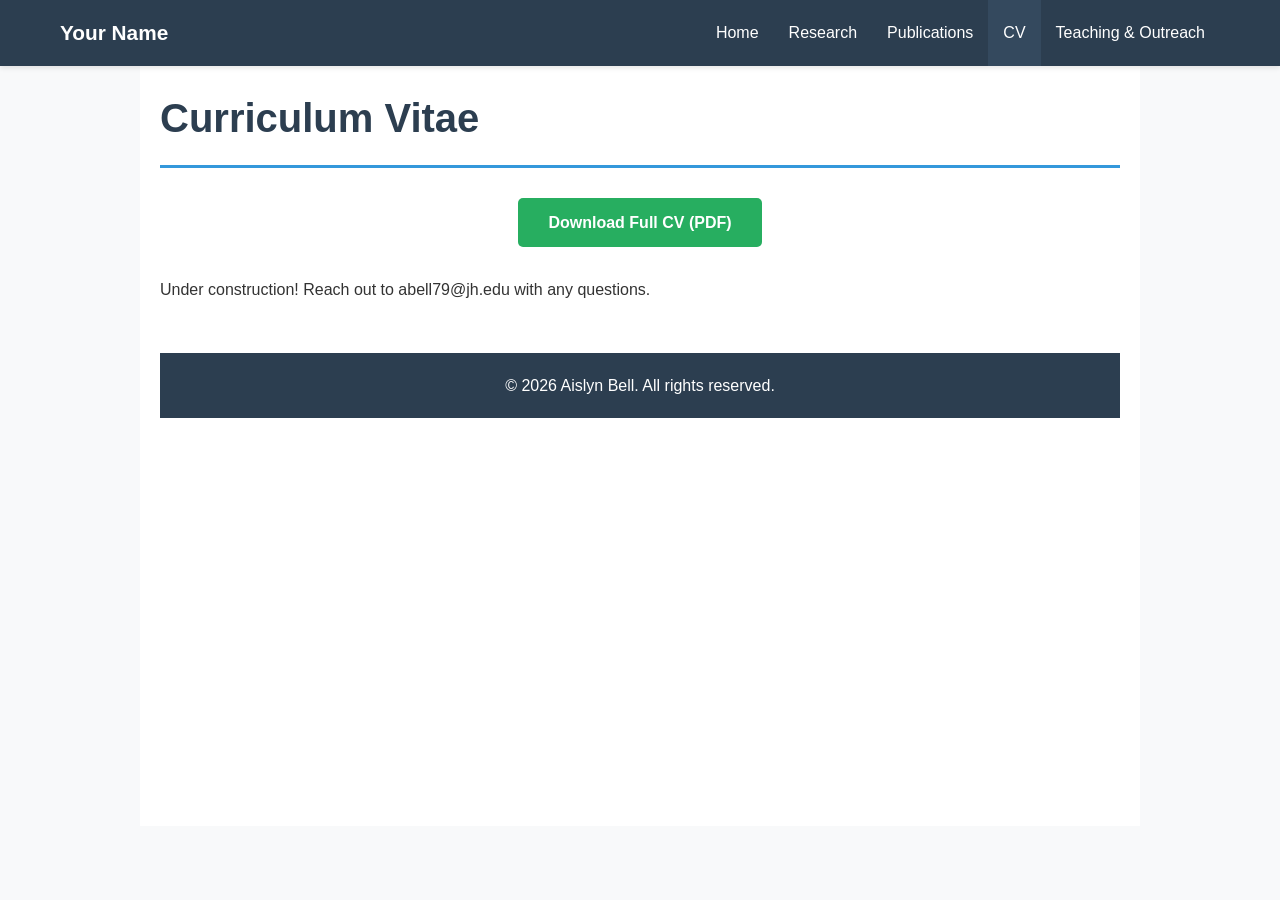
==== cv.html @ c95ae7ff "Create CV HTML structure for Aislyn Bell This file contains the HTML structure for Aislyn Bell's CV " ====
<!DOCTYPE html>
<html lang="en">
<head>
    <meta charset="UTF-8">
    <meta name="viewport" content="width=device-width, initial-scale=1.0">
    <title>Aislyn Bell - CV</title>
    <link rel="stylesheet" href="style.css">
</head>
<body>
    <nav class="navbar">
        <div class="nav-container">
            <a href="index.html" class="nav-brand">Your Name</a>
            <ul class="nav-menu">
                <li><a href="index.html">Home</a></li>
                <li><a href="research.html">Research</a></li>
                <li><a href="publications.html">Publications</a></li>
                <li><a href="cv.html" class="active">CV</a></li>
                <li><a href="teaching.html">Teaching & Outreach</a></li>
            </ul>
        </div>
    </nav>

    <main class="container">
        <h1>Curriculum Vitae</h1>
        
        <div class="cv-download">
            <a href="your-cv.pdf" class="download-button" download>Download Full CV (PDF)</a>
        </div>

        Under construction! Reach out to abell79@jh.edu with any questions.

    <footer>
        <p>&copy; 2026 Aislyn Bell. All rights reserved.</p>
    </footer>
</body>
</html>
---- style.css ----
/* Global Styles */
* {
    margin: 0;
    padding: 0;
    box-sizing: border-box;
}

body {
    font-family: 'Segoe UI', Tahoma, Geneva, Verdana, sans-serif;
    line-height: 1.6;
    color: #333;
    background-color: #f8f9fa;
}

.container {
    max-width: 1000px;
    margin: 0 auto;
    padding: 20px;
    background-color: white;
    min-height: calc(100vh - 140px);
}

/* Navigation Bar */
.navbar {
    background-color: #2c3e50;
    padding: 0;
    box-shadow: 0 2px 5px rgba(0,0,0,0.1);
    position: sticky;
    top: 0;
    z-index: 1000;
}

.nav-container {
    max-width: 1200px;
    margin: 0 auto;
    display: flex;
    justify-content: space-between;
    align-items: center;
    padding: 0 20px;
}

.nav-brand {
    color: white;
    text-decoration: none;
    font-size: 1.3em;
    font-weight: bold;
    padding: 15px 0;
}

.nav-menu {
    display: flex;
    list-style: none;
    margin: 0;
    padding: 0;
}

.nav-menu li {
    margin: 0;
}

.nav-menu a {
    color: white;
    text-decoration: none;
    padding: 20px 15px;
    display: block;
    transition: background-color 0.3s;
}

.nav-menu a:hover,
.nav-menu a.active {
    background-color: #34495e;
}

/* Home Page Styles */
.home-section {
    padding: 20px 0;
}

.profile-container {
    display: flex;
    align-items: flex-start;
    gap: 30px;
    margin-bottom: 40px;
    padding-bottom: 40px;
    border-bottom: 2px solid #e0e0e0;
}

.profile-photo {
    width: 100px;
    height: 100px;
    border-radius: 50%;
    object-fit: cover;
    box-shadow: 0 4px 6px rgba(0,0,0,0.1);
    flex-shrink: 0;
}

.profile-info {
    flex: 1;
}

.profile-info h1 {
    font-size: 2.5em;
    color: #2c3e50;
    margin-bottom: 10px;
    border: none;
    padding: 0;
}

.subtitle {
    font-size: 1.2em;
    color: #666;
    margin-bottom: 5px;
}

.contact-links {
    margin-top: 20px;
}

.contact-links a {
    display: inline-block;
    margin-right: 15px;
    margin-bottom: 10px;
    padding: 8px 16px;
    background-color: #3498db;
    color: white;
    text-decoration: none;
    border-radius: 5px;
    transition: background-color 0.3s;
}

.contact-links a:hover {
    background-color: #2980b9;
}

.about-section,
.news-section {
    margin-bottom: 40px;
}

.about-section p {
    margin-bottom: 15px;
    text-align: justify;
}

.news-list {
    list-style: none;
    padding: 0;
}

.news-list li {
    padding: 12px;
    margin-bottom: 10px;
    background-color: #f8f9fa;
    border-left: 4px solid #3498db;
}

/* Headings */
h1 {
    color: #2c3e50;
    border-bottom: 3px solid #3498db;
    padding-bottom: 15px;
    margin-bottom: 30px;
    font-size: 2.5em;
}

h2 {
    color: #2c3e50;
    margin-top: 30px;
    margin-bottom: 20px;
    font-size: 1.8em;
}

h3 {
    color: #34495e;
    margin-bottom: 10px;
}

/* Research Page */
.research-overview,
.research-project,
.research-interests {
    margin-bottom: 40px;
}

.project {
    margin-bottom: 30px;
    padding: 20px;
    background-color: #f8f9fa;
    border-radius: 5px;
}

.project h3 {
    color: #3498db;
}

.research-interests ul {
    list-style-position: inside;
    padding-left: 20px;
}

.research-interests li {
    margin-bottom: 8px;
}

/* Publications Page */
.publications-section {
    margin-bottom: 50px;
}

.publication {
    margin-bottom: 25px;
    padding: 15px;
    background-color: #f8f9fa;
    border-left: 4px solid #3498db;
}

.pub-authors {
    margin-bottom: 5px;
}

.pub-title {
    font-size: 1.1em;
    margin-bottom: 5px;
    color: #2c3e50;
}

.pub-venue {
    color: #666;
    margin-bottom: 8px;
}

.pub-links a {
    margin-right: 15px;
    color: #3498db;
    text-decoration: none;
}

.pub-links a:hover {
    text-decoration: underline;
}

/* CV Page */
.cv-download {
    text-align: center;
    margin: 30px 0;
}

.download-button {
    display: inline-block;
    padding: 12px 30px;
    background-color: #27ae60;
    color: white;
    text-decoration: none;
    border-radius: 5px;
    font-weight: bold;
    transition: background-color 0.3s;
}

.download-button:hover {
    background-color: #229954;
}

.cv-section {
    margin-bottom: 50px;
}

.cv-item {
    margin-bottom: 25px;
    padding-bottom: 20px;
    border-bottom: 1px solid #e0e0e0;
}

.cv-item:last-child {
    border-bottom: none;
}

.cv-header {
    display: flex;
    justify-content: space-between;
    align-items: baseline;
    margin-bottom: 5px;
    flex-wrap: wrap;
}

.cv-date {
    color: #666;
    font-style: italic;
}

.cv-institution {
    color: #666;
    margin-bottom: 10px;
}

.cv-item ul {
    margin-top: 10px;
    padding-left: 30px;
}

.cv-item li {
    margin-bottom: 5px;
}

/* Teaching & Outreach Page */
.section-divider {
    height: 3px;
    background: linear-gradient(to right, #3498db, #e74c3c);
    margin: 60px 0 40px 0;
    border-radius: 2px;
}

.teaching-philosophy {
    background-color: #e8f4f8;
    padding: 20px;
    border-radius: 5px;
    margin-bottom: 40px;
}

.outreach-overview {
    background-color: #fff3cd;
    padding: 20px;
    border-radius: 5px;
    margin-bottom: 40px;
}

.teaching-section,
.outreach-section {
    margin-bottom: 50px;
}

.teaching-item,
.outreach-item {
    margin-bottom: 25px;
    padding-bottom: 20px;
    border-bottom: 1px solid #e0e0e0;
}

.teaching-item:last-child,
.outreach-item:last-child {
    border-bottom: none;
}

.teaching-item ul,
.outreach-item ul {
    margin-top: 10px;
    padding-left: 30px;
}

.teaching-item li,
.outreach-item li {
    margin-bottom: 5px;
}

/* Footer */
footer {
    background-color: #2c3e50;
    color: white;
    text-align: center;
    padding: 20px;
    margin-top: 50px;
}

/* Links */
a {
    color: #3498db;
}

a:hover {
    color: #2980b9;
}

/* Responsive Design */
@media (max-width: 768px) {
    .profile-container {
        flex-direction: column;
        align-items: center;
        text-align: center;
    }

    .profile-photo {
        width: 100px;
        height: 100px;
    }

    .nav-container {
        flex-direction: column;
    }

    .nav-menu {
        flex-wrap: wrap;
        justify-content: center;
    }

    .nav-menu a {
        padding: 15px 10px;
        font-size: 0.9em;
    }

    .cv-header {
        flex-direction: column;
        align-items: flex-start;
    }

    .container {
        padding: 15px;
    }

    h1 {
        font-size: 2em;
    }

    .profile-info h1 {
        font-size: 2em;
    }
}
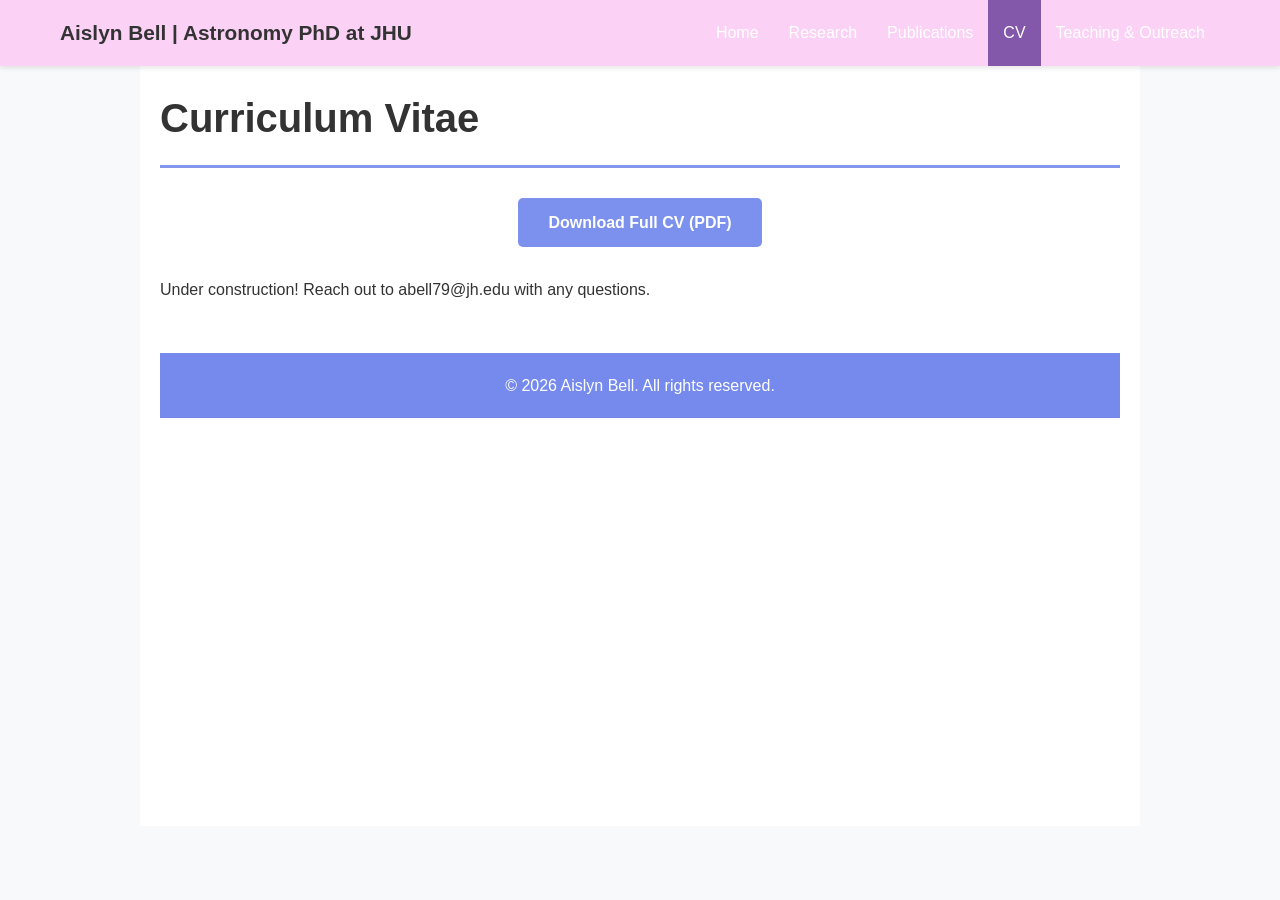
==== commit be585d5e: "Update navbar brand name to Aislyn Bell" ====
--- a/cv.html
+++ b/cv.html
@@ -9,7 +9,7 @@
 <body>
     <nav class="navbar">
         <div class="nav-container">
-            <a href="index.html" class="nav-brand">Your Name</a>
+            <a href="index.html" class="nav-brand">Aislyn Bell | Astronomy PhD at JHU</a>
             <ul class="nav-menu">
                 <li><a href="index.html">Home</a></li>
                 <li><a href="research.html">Research</a></li>
--- a/style.css
+++ b/style.css
@@ -16,13 +16,13 @@
     max-width: 1000px;
     margin: 0 auto;
     padding: 20px;
-    background-color: white;
+    background-color: rgba(255, 255, 255, 0.95);
     min-height: calc(100vh - 140px);
 }
 
 /* Navigation Bar */
 .navbar {
-    background-color: #2c3e50;
+    background-color: rgba(252, 207, 246, 0.9);
     padding: 0;
     box-shadow: 0 2px 5px rgba(0,0,0,0.1);
     position: sticky;
@@ -40,7 +40,7 @@
 }
 
 .nav-brand {
-    color: white;
+    color: #333333;
     text-decoration: none;
     font-size: 1.3em;
     font-weight: bold;
@@ -59,7 +59,7 @@
 }
 
 .nav-menu a {
-    color: white;
+    color: #333333;
     text-decoration: none;
     padding: 20px 15px;
     display: block;
@@ -68,7 +68,385 @@
 
 .nav-menu a:hover,
 .nav-menu a.active {
-    background-color: #34495e;
+    background-color: rgba(250, 181, 213, 0.9);
+}
+
+/* Home Page Styles */
+.home-section {
+    padding: 20px 0;
+}
+
+.profile-container {
+    display: flex;
+    align-items: flex-start;
+    gap: 30px;
+    margin-bottom: 40px;
+    padding-bottom: 40px;
+    border-bottom: 2px solid #e0e0e0;
+}
+
+.profile-photo {
+    width: 200px;
+    height: 200px;
+    border-radius: 50%;
+    object-fit: cover;
+    box-shadow: 0 4px 6px rgba(0,0,0,0.1);
+    flex-shrink: 0;
+}
+
+.profile-info {
+    flex: 1;
+}
+
+.profile-info h1 {
+    font-size: 2.5em;
+    color: #333;
+    margin-bottom: 10px;
+    border: none;
+    padding: 0;
+}
+
+.subtitle {
+    font-size: 1.2em;
+    color: #666;
+    margin-bottom: 5px;
+}
+
+.contact-links {
+    margin-top: 20px;
+}
+
+.contact-links a {
+    display: inline-block;
+    margin-right: 15px;
+    margin-bottom: 10px;
+    padding: 8px 16px;
+    background-color: rgba(252, 207, 246, 0.85);
+    color: #333333;
+    text-decoration: none;
+    border-radius: 5px;
+    transition: background-color 0.3s;
+}
+
+.contact-links a:hover {
+    background-color: rgba(250, 181, 213, 0.85);
+}
+
+.about-section,
+.news-section {
+    margin-bottom: 40px;
+}
+
+.about-section p {
+    margin-bottom: 15px;
+    text-align: justify;
+}
+
+.news-list {
+    list-style: none;
+    padding: 0;
+}
+
+.news-list li {
+    padding: 12px;
+    margin-bottom: 10px;
+    background-color: rgba(248, 249, 250, 0.9);
+    border-left: 4px solid rgba(252, 207, 246, 0.8);
+}
+
+/* Headings */
+h1 {
+    color: #333;
+    border-bottom: 3px solid rgba(252, 207, 246, 0.8);
+    padding-bottom: 15px;
+    margin-bottom: 30px;
+    font-size: 2.5em;
+}
+
+h2 {
+    color: #333;
+    margin-top: 30px;
+    margin-bottom: 20px;
+    font-size: 1.8em;
+}
+
+h3 {
+    color: #555;
+    margin-bottom: 10px;
+}
+
+/* Research Page */
+.research-overview,
+.research-project,
+.research-interests {
+    margin-bottom: 40px;
+}
+
+.project {
+    margin-bottom: 30px;
+    padding: 20px;
+    background-color: rgba(248, 249, 250, 0.9);
+    border-radius: 5px;
+}
+
+.project h3 {
+    color: rgba(252, 207, 246, 1);
+}
+
+.research-interests ul {
+    list-style-position: inside;
+    padding-left: 20px;
+}
+
+.research-interests li {
+    margin-bottom: 8px;
+}
+
+/* Publications Page */
+.publications-section {
+    margin-bottom: 50px;
+}
+
+.publication {
+    margin-bottom: 25px;
+    padding: 15px;
+    background-color: rgba(248, 249, 250, 0.9);
+    border-left: 4px solid rgba(252, 207, 246, 0.8);
+}
+
+.pub-authors {
+    margin-bottom: 5px;
+}
+
+.pub-title {
+    font-size: 1.1em;
+    margin-bottom: 5px;
+    color: #333;
+}
+
+.pub-venue {
+    color: #666;
+    margin-bottom: 8px;
+}
+
+.pub-links a {
+    margin-right: 15px;
+    color: rgba(252, 207, 246, 1);
+    text-decoration: none;
+}
+
+.pub-links a:hover {
+    text-decoration: underline;
+}
+
+/* CV Page */
+.cv-download {
+    text-align: center;
+    margin: 30px 0;
+}
+
+.download-button {
+    display: inline-block;
+    padding: 12px 30px;
+    background-color: rgba(252, 207, 246, 0.85);
+    color: #333333;
+    text-decoration: none;
+    border-radius: 5px;
+    font-weight: bold;
+    transition: background-color 0.3s;
+}
+
+.download-button:hover {
+    background-color: rgba(250, 181, 213, 0.85);
+}
+
+.cv-section {
+    margin-bottom: 50px;
+}
+
+.cv-item {
+    margin-bottom: 25px;
+    padding-bottom: 20px;
+    border-bottom: 1px solid #e0e0e0;
+}
+
+.cv-item:last-child {
+    border-bottom: none;
+}
+
+.cv-header {
+    display: flex;
+    justify-content: space-between;
+    align-items: baseline;
+    margin-bottom: 5px;
+    flex-wrap: wrap;
+}
+
+.cv-date {
+    color: #666;
+    font-style: italic;
+}
+
+.cv-institution {
+    color: #666;
+    margin-bottom: 10px;
+}
+
+.cv-item ul {
+    margin-top: 10px;
+    padding-left: 30px;
+}
+
+.cv-item li {
+    margin-bottom: 5px;
+}
+
+/* Teaching & Outreach Page */
+.section-divider {
+    height: 3px;
+    background: linear-gradient(to right, rgba(252, 207, 246, 0.6), rgba(250, 181, 213, 0.6), rgba(252, 207, 246, 0.6));
+    margin: 60px 0 40px 0;
+    border-radius: 2px;
+}
+
+.teaching-philosophy {
+    background-color: rgba(254, 245, 250, 0.6);
+    padding: 20px;
+    border-radius: 5px;
+    margin-bottom: 40px;
+}
+
+.outreach-overview {
+    background-color: rgba(255, 243, 205, 0.4);
+    padding: 20px;
+    border-radius: 5px;
+    margin-bottom: 40px;
+}
+
+.teaching-section,
+.outreach-section {
+    margin-bottom: 50px;
+}
+
+.teaching-item,
+.outreach-item {
+    margin-bottom: 25px;
+    padding-bottom: 20px;
+    border-bottom: 1px solid #e0e0e0;
+}
+
+.teaching-item:last-child,
+.outreach-item:last-child {
+    border-bottom: none;
+}
+
+.teaching-item ul,
+.outreach-item ul {
+    margin-top: 10px;
+    padding-left: 30px;
+}
+
+.teaching-item li,
+.outreach-item li {
+    margin-bottom: 5px;
+}
+
+/* Footer */
+footer {
+    background-color: rgba(252, 207, 246, 0.9);
+    color: #333333;
+    text-align: center;
+    padding: 20px;
+    margin-top: 50px;
+}
+
+/* Links */
+a {
+    color: rgba(252, 207, 246, 1);
+}
+
+a:hover {
+    color: rgba(250, 181, 213, 1);
+}
+
+/* Responsive Design */
+@media (max-width: 768px) {
+    .profile-container {
+        flex-direction: column;
+        align-items: center;
+        text-align: center;
+    }
+
+    .profile-photo {
+        width: 100px;
+        height: 100px;
+    }
+
+    .nav-container {
+        flex-direction: column;
+    }
+
+    .nav-menu {
+        flex-wrap: wrap;
+        justify-content: center;
+    }
+
+    .nav-menu a {
+        padding: 15px 10px;
+        font-size: 0.9em;
+    }
+
+    .cv-header {
+        flex-direction: column;
+        align-items: flex-start;
+    }
+
+    .container {
+        padding: 15px;
+    }
+
+    h1 {
+        font-size: 2em;
+    }
+
+    .profile-info h1 {
+        font-size: 2em;
+    }
+}    justify-content: space-between;
+    align-items: center;
+    padding: 0 20px;
+}
+
+.nav-brand {
+    color: #ffffff;
+    text-decoration: none;
+    font-size: 1.3em;
+    font-weight: bold;
+    padding: 15px 0;
+}
+
+.nav-menu {
+    display: flex;
+    list-style: none;
+    margin: 0;
+    padding: 0;
+}
+
+.nav-menu li {
+    margin: 0;
+}
+
+.nav-menu a {
+    color: #ffffff;
+    text-decoration: none;
+    padding: 20px 15px;
+    display: block;
+    transition: background-color 0.3s;
+}
+
+.nav-menu a:hover,
+.nav-menu a.active {
+    background-color: rgba(118, 75, 162, 0.9);
 }
 
 /* Home Page Styles */
@@ -100,7 +478,7 @@
 
 .profile-info h1 {
     font-size: 2.5em;
-    color: #2c3e50;
+    color: #333;
     margin-bottom: 10px;
     border: none;
     padding: 0;
@@ -121,15 +499,15 @@
     margin-right: 15px;
     margin-bottom: 10px;
     padding: 8px 16px;
-    background-color: #3498db;
-    color: white;
+    background-color: rgba(102, 126, 234, 0.85);
+    color: #ffffff;
     text-decoration: none;
     border-radius: 5px;
     transition: background-color 0.3s;
 }
 
 .contact-links a:hover {
-    background-color: #2980b9;
+    background-color: rgba(118, 75, 162, 0.85);
 }
 
 .about-section,
@@ -150,28 +528,28 @@
 .news-list li {
     padding: 12px;
     margin-bottom: 10px;
-    background-color: #f8f9fa;
-    border-left: 4px solid #3498db;
+    background-color: rgba(248, 249, 250, 0.9);
+    border-left: 4px solid rgba(102, 126, 234, 0.8);
 }
 
 /* Headings */
 h1 {
-    color: #2c3e50;
-    border-bottom: 3px solid #3498db;
+    color: #333;
+    border-bottom: 3px solid rgba(102, 126, 234, 0.8);
     padding-bottom: 15px;
     margin-bottom: 30px;
     font-size: 2.5em;
 }
 
 h2 {
-    color: #2c3e50;
+    color: #333;
     margin-top: 30px;
     margin-bottom: 20px;
     font-size: 1.8em;
 }
 
 h3 {
-    color: #34495e;
+    color: #555;
     margin-bottom: 10px;
 }
 
@@ -185,12 +563,12 @@
 .project {
     margin-bottom: 30px;
     padding: 20px;
-    background-color: #f8f9fa;
+    background-color: rgba(248, 249, 250, 0.9);
     border-radius: 5px;
 }
 
 .project h3 {
-    color: #3498db;
+    color: rgba(102, 126, 234, 1);
 }
 
 .research-interests ul {
@@ -210,8 +588,8 @@
 .publication {
     margin-bottom: 25px;
     padding: 15px;
-    background-color: #f8f9fa;
-    border-left: 4px solid #3498db;
+    background-color: rgba(248, 249, 250, 0.9);
+    border-left: 4px solid rgba(102, 126, 234, 0.8);
 }
 
 .pub-authors {
@@ -221,7 +599,7 @@
 .pub-title {
     font-size: 1.1em;
     margin-bottom: 5px;
-    color: #2c3e50;
+    color: #333;
 }
 
 .pub-venue {
@@ -231,7 +609,7 @@
 
 .pub-links a {
     margin-right: 15px;
-    color: #3498db;
+    color: rgba(102, 126, 234, 1);
     text-decoration: none;
 }
 
@@ -248,8 +626,8 @@
 .download-button {
     display: inline-block;
     padding: 12px 30px;
-    background-color: #27ae60;
-    color: white;
+    background-color: rgba(102, 126, 234, 0.85);
+    color: #ffffff;
     text-decoration: none;
     border-radius: 5px;
     font-weight: bold;
@@ -257,7 +635,7 @@
 }
 
 .download-button:hover {
-    background-color: #229954;
+    background-color: rgba(118, 75, 162, 0.85);
 }
 
 .cv-section {
@@ -304,20 +682,20 @@
 /* Teaching & Outreach Page */
 .section-divider {
     height: 3px;
-    background: linear-gradient(to right, #3498db, #e74c3c);
+    background: linear-gradient(to right, rgba(102, 126, 234, 0.6), rgba(118, 75, 162, 0.6), rgba(102, 126, 234, 0.6));
     margin: 60px 0 40px 0;
     border-radius: 2px;
 }
 
 .teaching-philosophy {
-    background-color: #e8f4f8;
+    background-color: rgba(232, 234, 246, 0.4);
     padding: 20px;
     border-radius: 5px;
     margin-bottom: 40px;
 }
 
 .outreach-overview {
-    background-color: #fff3cd;
+    background-color: rgba(255, 243, 205, 0.4);
     padding: 20px;
     border-radius: 5px;
     margin-bottom: 40px;
@@ -353,8 +731,8 @@
 
 /* Footer */
 footer {
-    background-color: #2c3e50;
-    color: white;
+    background-color: rgba(102, 126, 234, 0.9);
+    color: #ffffff;
     text-align: center;
     padding: 20px;
     margin-top: 50px;
@@ -362,11 +740,11 @@
 
 /* Links */
 a {
-    color: #3498db;
+    color: rgba(102, 126, 234, 1);
 }
 
 a:hover {
-    color: #2980b9;
+    color: rgba(118, 75, 162, 1);
 }
 
 /* Responsive Design */
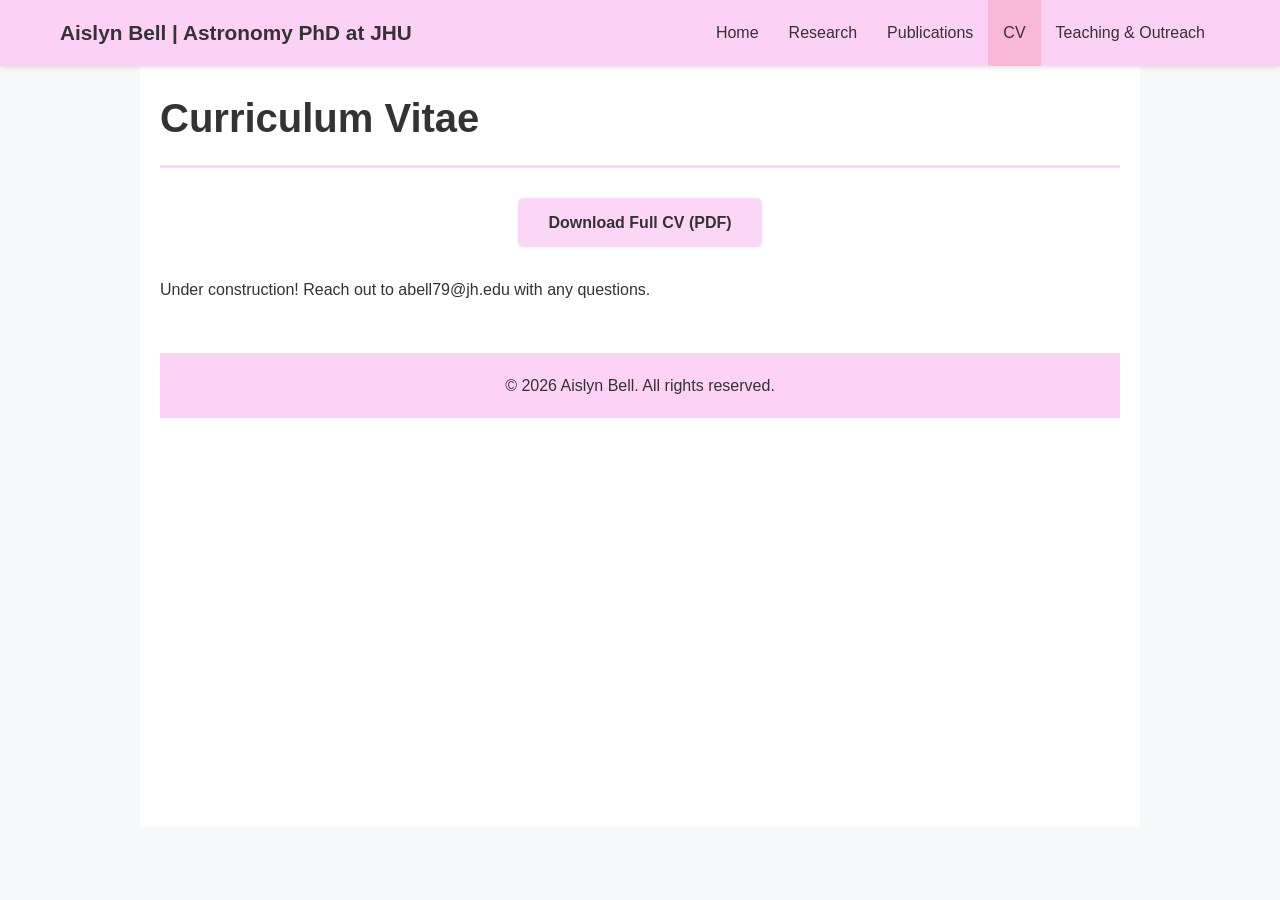
==== commit 10a0b1c2: "Update CV download link to new PDF file" ====
--- a/cv.html
+++ b/cv.html
@@ -24,7 +24,7 @@
         <h1>Curriculum Vitae</h1>
         
         <div class="cv-download">
-            <a href="your-cv.pdf" class="download-button" download>Download Full CV (PDF)</a>
+            <a href="AislynBell_CV.pdf" class="download-button" download>Download Full CV (PDF)</a>
         </div>
 
         Under construction! Reach out to abell79@jh.edu with any questions.
--- a/style.css
+++ b/style.css
@@ -190,7 +190,7 @@
 }
 
 .project h3 {
-    color: rgba(252, 207, 246, 1);
+    color: #555;
 }
 
 .research-interests ul {
@@ -231,12 +231,13 @@
 
 .pub-links a {
     margin-right: 15px;
-    color: rgba(252, 207, 246, 1);
+    color: #d946a6;
     text-decoration: none;
 }
 
 .pub-links a:hover {
     text-decoration: underline;
+    color: #f472b6;
 }
 
 /* CV Page */
@@ -310,16 +311,16 @@
 }
 
 .teaching-philosophy {
-    background-color: rgba(254, 245, 250, 0.6);
-    padding: 20px;
-    border-radius: 5px;
+    background-color: transparent;
+    padding: 0;
+    border-radius: 0;
     margin-bottom: 40px;
 }
 
 .outreach-overview {
-    background-color: rgba(255, 243, 205, 0.4);
-    padding: 20px;
-    border-radius: 5px;
+    background-color: transparent;
+    padding: 0;
+    border-radius: 0;
     margin-bottom: 40px;
 }
 
@@ -362,11 +363,11 @@
 
 /* Links */
 a {
-    color: rgba(252, 207, 246, 1);
+    color: #d946a6;
 }
 
 a:hover {
-    color: rgba(250, 181, 213, 1);
+    color: #f472b6;
 }
 
 /* Responsive Design */
@@ -412,382 +413,4 @@
     .profile-info h1 {
         font-size: 2em;
     }
-}    justify-content: space-between;
-    align-items: center;
-    padding: 0 20px;
-}
-
-.nav-brand {
-    color: #ffffff;
-    text-decoration: none;
-    font-size: 1.3em;
-    font-weight: bold;
-    padding: 15px 0;
-}
-
-.nav-menu {
-    display: flex;
-    list-style: none;
-    margin: 0;
-    padding: 0;
-}
-
-.nav-menu li {
-    margin: 0;
-}
-
-.nav-menu a {
-    color: #ffffff;
-    text-decoration: none;
-    padding: 20px 15px;
-    display: block;
-    transition: background-color 0.3s;
-}
-
-.nav-menu a:hover,
-.nav-menu a.active {
-    background-color: rgba(118, 75, 162, 0.9);
-}
-
-/* Home Page Styles */
-.home-section {
-    padding: 20px 0;
-}
-
-.profile-container {
-    display: flex;
-    align-items: flex-start;
-    gap: 30px;
-    margin-bottom: 40px;
-    padding-bottom: 40px;
-    border-bottom: 2px solid #e0e0e0;
-}
-
-.profile-photo {
-    width: 100px;
-    height: 100px;
-    border-radius: 50%;
-    object-fit: cover;
-    box-shadow: 0 4px 6px rgba(0,0,0,0.1);
-    flex-shrink: 0;
-}
-
-.profile-info {
-    flex: 1;
-}
-
-.profile-info h1 {
-    font-size: 2.5em;
-    color: #333;
-    margin-bottom: 10px;
-    border: none;
-    padding: 0;
-}
-
-.subtitle {
-    font-size: 1.2em;
-    color: #666;
-    margin-bottom: 5px;
-}
-
-.contact-links {
-    margin-top: 20px;
-}
-
-.contact-links a {
-    display: inline-block;
-    margin-right: 15px;
-    margin-bottom: 10px;
-    padding: 8px 16px;
-    background-color: rgba(102, 126, 234, 0.85);
-    color: #ffffff;
-    text-decoration: none;
-    border-radius: 5px;
-    transition: background-color 0.3s;
-}
-
-.contact-links a:hover {
-    background-color: rgba(118, 75, 162, 0.85);
-}
-
-.about-section,
-.news-section {
-    margin-bottom: 40px;
-}
-
-.about-section p {
-    margin-bottom: 15px;
-    text-align: justify;
-}
-
-.news-list {
-    list-style: none;
-    padding: 0;
-}
-
-.news-list li {
-    padding: 12px;
-    margin-bottom: 10px;
-    background-color: rgba(248, 249, 250, 0.9);
-    border-left: 4px solid rgba(102, 126, 234, 0.8);
-}
-
-/* Headings */
-h1 {
-    color: #333;
-    border-bottom: 3px solid rgba(102, 126, 234, 0.8);
-    padding-bottom: 15px;
-    margin-bottom: 30px;
-    font-size: 2.5em;
-}
-
-h2 {
-    color: #333;
-    margin-top: 30px;
-    margin-bottom: 20px;
-    font-size: 1.8em;
-}
-
-h3 {
-    color: #555;
-    margin-bottom: 10px;
-}
-
-/* Research Page */
-.research-overview,
-.research-project,
-.research-interests {
-    margin-bottom: 40px;
-}
-
-.project {
-    margin-bottom: 30px;
-    padding: 20px;
-    background-color: rgba(248, 249, 250, 0.9);
-    border-radius: 5px;
-}
-
-.project h3 {
-    color: rgba(102, 126, 234, 1);
-}
-
-.research-interests ul {
-    list-style-position: inside;
-    padding-left: 20px;
-}
-
-.research-interests li {
-    margin-bottom: 8px;
-}
-
-/* Publications Page */
-.publications-section {
-    margin-bottom: 50px;
-}
-
-.publication {
-    margin-bottom: 25px;
-    padding: 15px;
-    background-color: rgba(248, 249, 250, 0.9);
-    border-left: 4px solid rgba(102, 126, 234, 0.8);
-}
-
-.pub-authors {
-    margin-bottom: 5px;
-}
-
-.pub-title {
-    font-size: 1.1em;
-    margin-bottom: 5px;
-    color: #333;
-}
-
-.pub-venue {
-    color: #666;
-    margin-bottom: 8px;
-}
-
-.pub-links a {
-    margin-right: 15px;
-    color: rgba(102, 126, 234, 1);
-    text-decoration: none;
-}
-
-.pub-links a:hover {
-    text-decoration: underline;
-}
-
-/* CV Page */
-.cv-download {
-    text-align: center;
-    margin: 30px 0;
-}
-
-.download-button {
-    display: inline-block;
-    padding: 12px 30px;
-    background-color: rgba(102, 126, 234, 0.85);
-    color: #ffffff;
-    text-decoration: none;
-    border-radius: 5px;
-    font-weight: bold;
-    transition: background-color 0.3s;
-}
-
-.download-button:hover {
-    background-color: rgba(118, 75, 162, 0.85);
-}
-
-.cv-section {
-    margin-bottom: 50px;
-}
-
-.cv-item {
-    margin-bottom: 25px;
-    padding-bottom: 20px;
-    border-bottom: 1px solid #e0e0e0;
-}
-
-.cv-item:last-child {
-    border-bottom: none;
-}
-
-.cv-header {
-    display: flex;
-    justify-content: space-between;
-    align-items: baseline;
-    margin-bottom: 5px;
-    flex-wrap: wrap;
-}
-
-.cv-date {
-    color: #666;
-    font-style: italic;
-}
-
-.cv-institution {
-    color: #666;
-    margin-bottom: 10px;
-}
-
-.cv-item ul {
-    margin-top: 10px;
-    padding-left: 30px;
-}
-
-.cv-item li {
-    margin-bottom: 5px;
-}
-
-/* Teaching & Outreach Page */
-.section-divider {
-    height: 3px;
-    background: linear-gradient(to right, rgba(102, 126, 234, 0.6), rgba(118, 75, 162, 0.6), rgba(102, 126, 234, 0.6));
-    margin: 60px 0 40px 0;
-    border-radius: 2px;
-}
-
-.teaching-philosophy {
-    background-color: rgba(232, 234, 246, 0.4);
-    padding: 20px;
-    border-radius: 5px;
-    margin-bottom: 40px;
-}
-
-.outreach-overview {
-    background-color: rgba(255, 243, 205, 0.4);
-    padding: 20px;
-    border-radius: 5px;
-    margin-bottom: 40px;
-}
-
-.teaching-section,
-.outreach-section {
-    margin-bottom: 50px;
-}
-
-.teaching-item,
-.outreach-item {
-    margin-bottom: 25px;
-    padding-bottom: 20px;
-    border-bottom: 1px solid #e0e0e0;
-}
-
-.teaching-item:last-child,
-.outreach-item:last-child {
-    border-bottom: none;
-}
-
-.teaching-item ul,
-.outreach-item ul {
-    margin-top: 10px;
-    padding-left: 30px;
-}
-
-.teaching-item li,
-.outreach-item li {
-    margin-bottom: 5px;
-}
-
-/* Footer */
-footer {
-    background-color: rgba(102, 126, 234, 0.9);
-    color: #ffffff;
-    text-align: center;
-    padding: 20px;
-    margin-top: 50px;
-}
-
-/* Links */
-a {
-    color: rgba(102, 126, 234, 1);
-}
-
-a:hover {
-    color: rgba(118, 75, 162, 1);
-}
-
-/* Responsive Design */
-@media (max-width: 768px) {
-    .profile-container {
-        flex-direction: column;
-        align-items: center;
-        text-align: center;
-    }
-
-    .profile-photo {
-        width: 100px;
-        height: 100px;
-    }
-
-    .nav-container {
-        flex-direction: column;
-    }
-
-    .nav-menu {
-        flex-wrap: wrap;
-        justify-content: center;
-    }
-
-    .nav-menu a {
-        padding: 15px 10px;
-        font-size: 0.9em;
-    }
-
-    .cv-header {
-        flex-direction: column;
-        align-items: flex-start;
-    }
-
-    .container {
-        padding: 15px;
-    }
-
-    h1 {
-        font-size: 2em;
-    }
-
-    .profile-info h1 {
-        font-size: 2em;
-    }
-}
+}
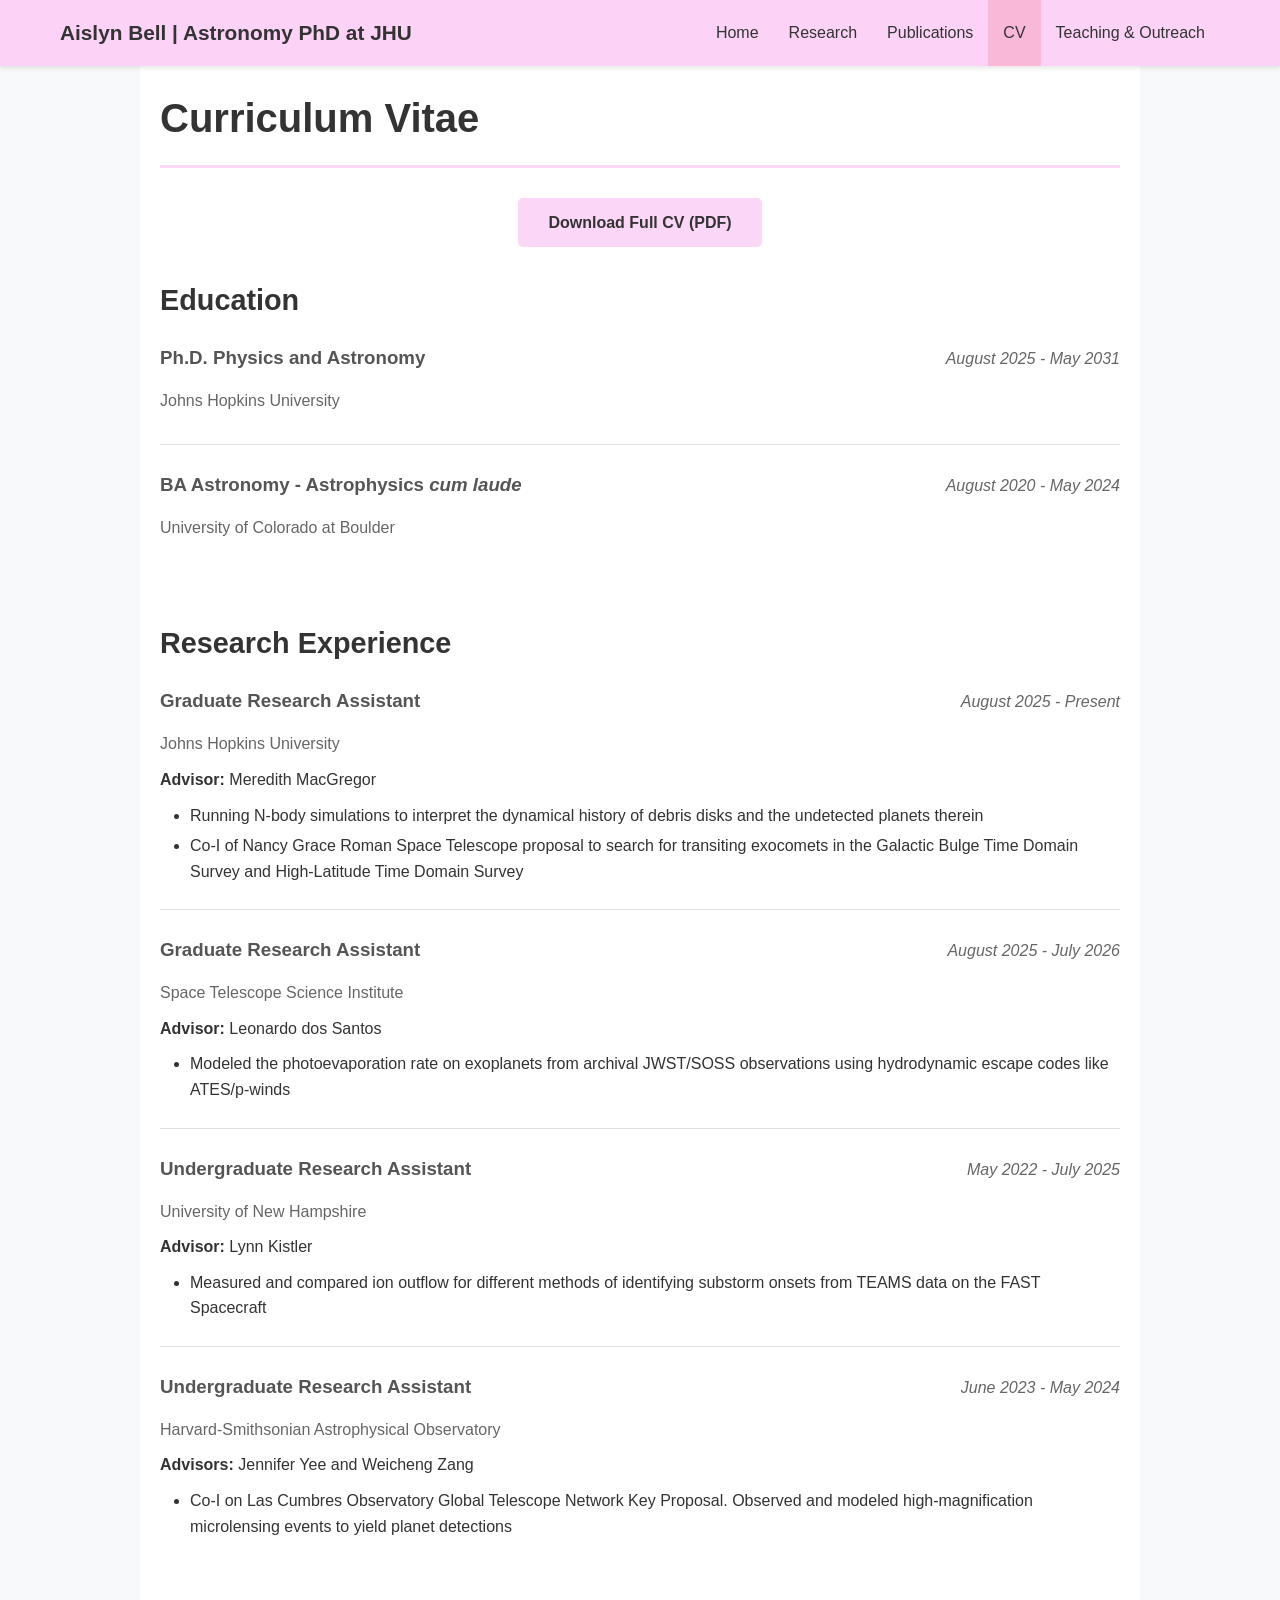
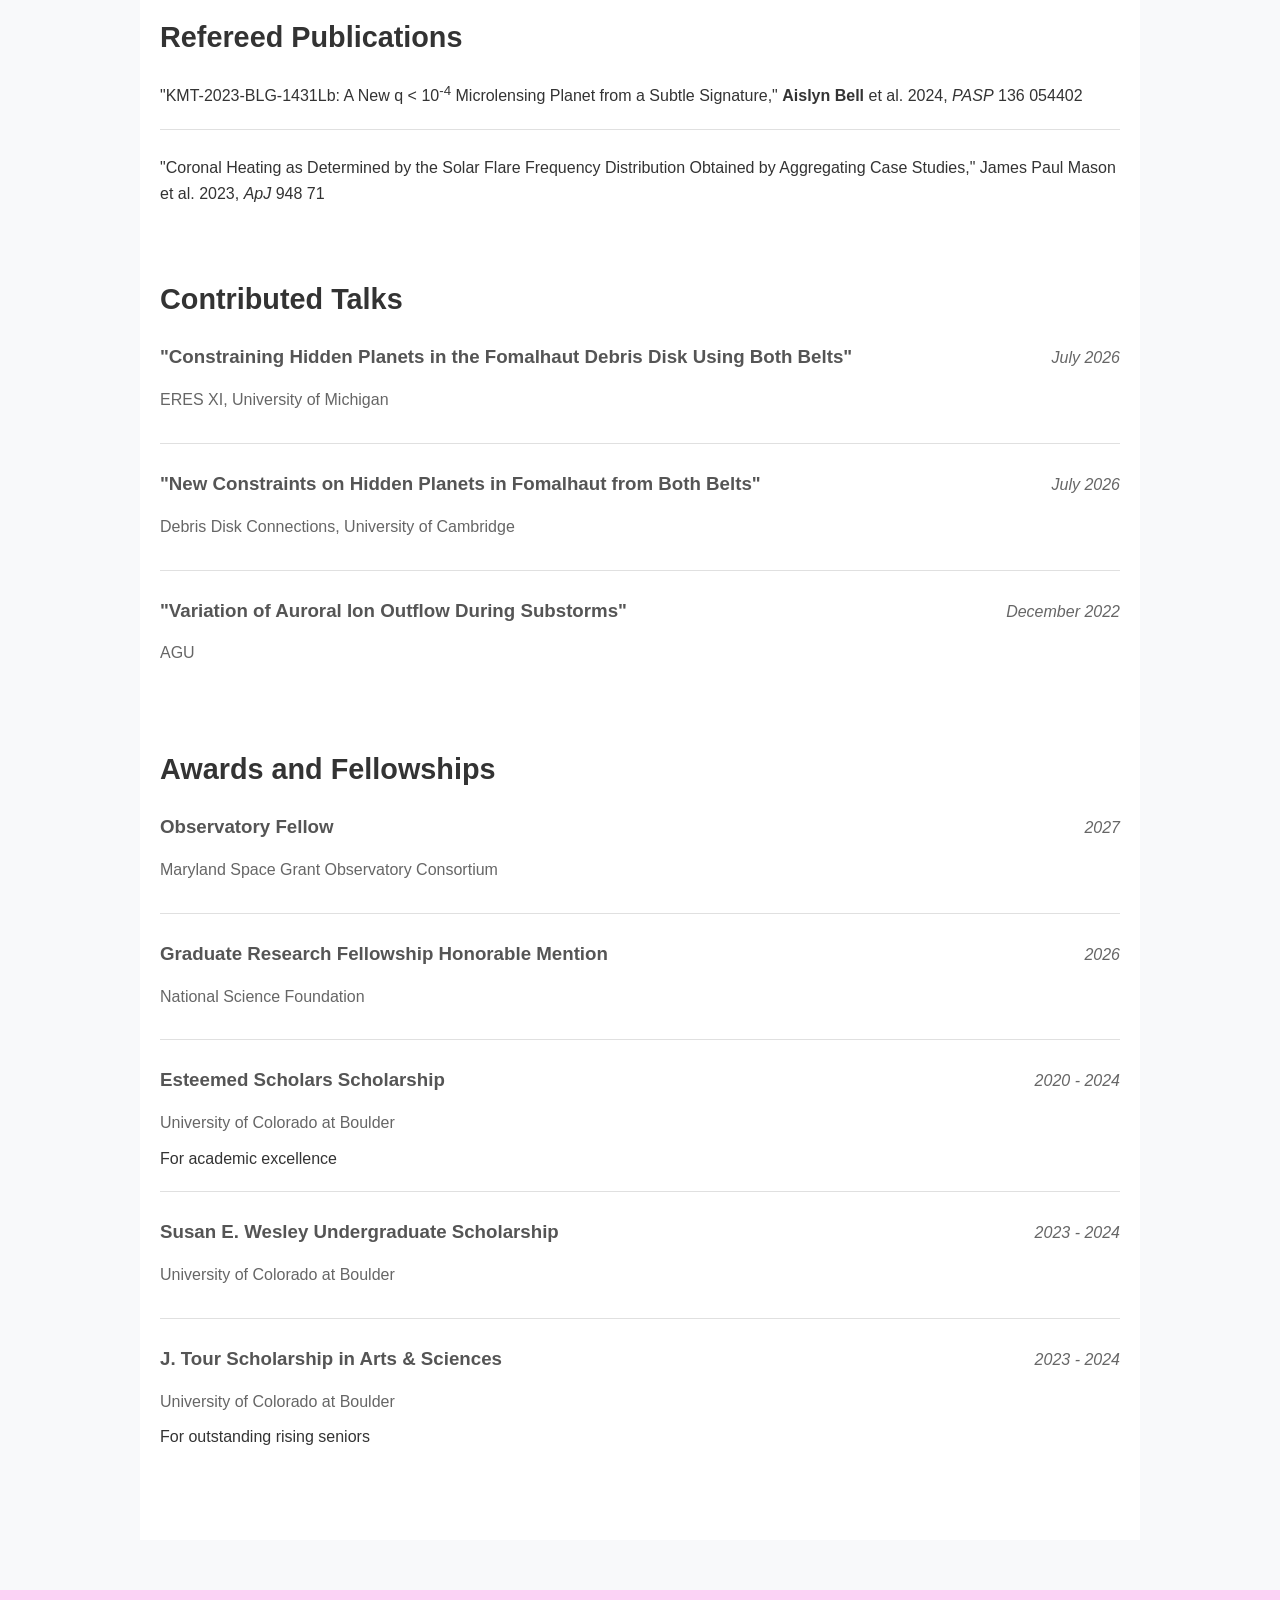
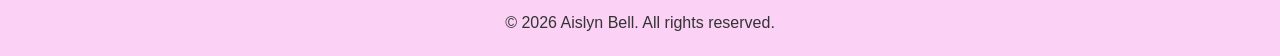
==== commit 2fd3d206: "Enhance CV with detailed sections Added sections for Education, Research Experience, Refereed Public" ====
--- a/cv.html
+++ b/cv.html
@@ -27,7 +27,172 @@
             <a href="AislynBell_CV.pdf" class="download-button" download>Download Full CV (PDF)</a>
         </div>
 
-        Under construction! Reach out to abell79@jh.edu with any questions.
+        <!-- Education Section -->
+        <section class="cv-section">
+            <h2>Education</h2>
+            
+            <div class="cv-item">
+                <div class="cv-header">
+                    <h3>Ph.D. Physics and Astronomy</h3>
+                    <span class="cv-date">August 2025 - May 2031</span>
+                </div>
+                <p class="cv-institution">Johns Hopkins University</p>
+            </div>
+
+            <div class="cv-item">
+                <div class="cv-header">
+                    <h3>BA Astronomy - Astrophysics <em>cum laude</em></h3>
+                    <span class="cv-date">August 2020 - May 2024</span>
+                </div>
+                <p class="cv-institution">University of Colorado at Boulder</p>
+            </div>
+        </section>
+
+        <!-- Research Experience Section -->
+        <section class="cv-section">
+            <h2>Research Experience</h2>
+            
+            <div class="cv-item">
+                <div class="cv-header">
+                    <h3>Graduate Research Assistant</h3>
+                    <span class="cv-date">August 2025 - Present</span>
+                </div>
+                <p class="cv-institution">Johns Hopkins University</p>
+                <p><strong>Advisor:</strong> Meredith MacGregor</p>
+                <ul>
+                    <li>Running N-body simulations to interpret the dynamical history of debris disks and the undetected planets therein</li>
+                    <li>Co-I of Nancy Grace Roman Space Telescope proposal to search for transiting exocomets in the Galactic Bulge Time Domain Survey and High-Latitude Time Domain Survey</li>
+                </ul>
+            </div>
+
+            <div class="cv-item">
+                <div class="cv-header">
+                    <h3>Graduate Research Assistant</h3>
+                    <span class="cv-date">August 2025 - July 2026</span>
+                </div>
+                <p class="cv-institution">Space Telescope Science Institute</p>
+                <p><strong>Advisor:</strong> Leonardo dos Santos</p>
+                <ul>
+                    <li>Modeled the photoevaporation rate on exoplanets from archival JWST/SOSS observations using hydrodynamic escape codes like ATES/p-winds</li>
+                </ul>
+            </div>
+
+            <div class="cv-item">
+                <div class="cv-header">
+                    <h3>Undergraduate Research Assistant</h3>
+                    <span class="cv-date">May 2022 - July 2025</span>
+                </div>
+                <p class="cv-institution">University of New Hampshire</p>
+                <p><strong>Advisor:</strong> Lynn Kistler</p>
+                <ul>
+                    <li>Measured and compared ion outflow for different methods of identifying substorm onsets from TEAMS data on the FAST Spacecraft</li>
+                </ul>
+            </div>
+
+            <div class="cv-item">
+                <div class="cv-header">
+                    <h3>Undergraduate Research Assistant</h3>
+                    <span class="cv-date">June 2023 - May 2024</span>
+                </div>
+                <p class="cv-institution">Harvard-Smithsonian Astrophysical Observatory</p>
+                <p><strong>Advisors:</strong> Jennifer Yee and Weicheng Zang</p>
+                <ul>
+                    <li>Co-I on Las Cumbres Observatory Global Telescope Network Key Proposal. Observed and modeled high-magnification microlensing events to yield planet detections</li>
+                </ul>
+            </div>
+        </section>
+
+        <!-- Refereed Publications Section -->
+        <section class="cv-section">
+            <h2>Refereed Publications</h2>
+            
+            <div class="cv-item">
+                <p>"KMT-2023-BLG-1431Lb: A New q < 10<sup>-4</sup> Microlensing Planet from a Subtle Signature," <strong>Aislyn Bell</strong> et al. 2024, <em>PASP</em> 136 054402</p>
+            </div>
+
+            <div class="cv-item">
+                <p>"Coronal Heating as Determined by the Solar Flare Frequency Distribution Obtained by Aggregating Case Studies," James Paul Mason et al. 2023, <em>ApJ</em> 948 71</p>
+            </div>
+        </section>
+
+        <!-- Contributed Talks Section -->
+        <section class="cv-section">
+            <h2>Contributed Talks</h2>
+            
+            <div class="cv-item">
+                <div class="cv-header">
+                    <h3>"Constraining Hidden Planets in the Fomalhaut Debris Disk Using Both Belts"</h3>
+                    <span class="cv-date">July 2026</span>
+                </div>
+                <p class="cv-institution">ERES XI, University of Michigan</p>
+            </div>
+
+            <div class="cv-item">
+                <div class="cv-header">
+                    <h3>"New Constraints on Hidden Planets in Fomalhaut from Both Belts"</h3>
+                    <span class="cv-date">July 2026</span>
+                </div>
+                <p class="cv-institution">Debris Disk Connections, University of Cambridge</p>
+            </div>
+
+            <div class="cv-item">
+                <div class="cv-header">
+                    <h3>"Variation of Auroral Ion Outflow During Substorms"</h3>
+                    <span class="cv-date">December 2022</span>
+                </div>
+                <p class="cv-institution">AGU</p>
+            </div>
+        </section>
+
+
+        <!-- Awards and Fellowships Section -->
+        <section class="cv-section">
+            <h2>Awards and Fellowships</h2>
+            
+            <div class="cv-item">
+                <div class="cv-header">
+                    <h3>Observatory Fellow</h3>
+                    <span class="cv-date">2027</span>
+                </div>
+                <p class="cv-institution">Maryland Space Grant Observatory Consortium</p>
+            </div>
+
+            <div class="cv-item">
+                <div class="cv-header">
+                    <h3>Graduate Research Fellowship Honorable Mention</h3>
+                    <span class="cv-date">2026</span>
+                </div>
+                <p class="cv-institution">National Science Foundation</p>
+            </div>
+
+            <div class="cv-item">
+                <div class="cv-header">
+                    <h3>Esteemed Scholars Scholarship</h3>
+                    <span class="cv-date">2020 - 2024</span>
+                </div>
+                <p class="cv-institution">University of Colorado at Boulder</p>
+                <p>For academic excellence</p>
+            </div>
+
+            <div class="cv-item">
+                <div class="cv-header">
+                    <h3>Susan E. Wesley Undergraduate Scholarship</h3>
+                    <span class="cv-date">2023 - 2024</span>
+                </div>
+                <p class="cv-institution">University of Colorado at Boulder</p>
+            </div>
+
+            <div class="cv-item">
+                <div class="cv-header">
+                    <h3>J. Tour Scholarship in Arts & Sciences</h3>
+                    <span class="cv-date">2023 - 2024</span>
+                </div>
+                <p class="cv-institution">University of Colorado at Boulder</p>
+                <p>For outstanding rising seniors</p>
+            </div>
+        </section>
+
+    </main>
 
     <footer>
         <p>&copy; 2026 Aislyn Bell. All rights reserved.</p>
